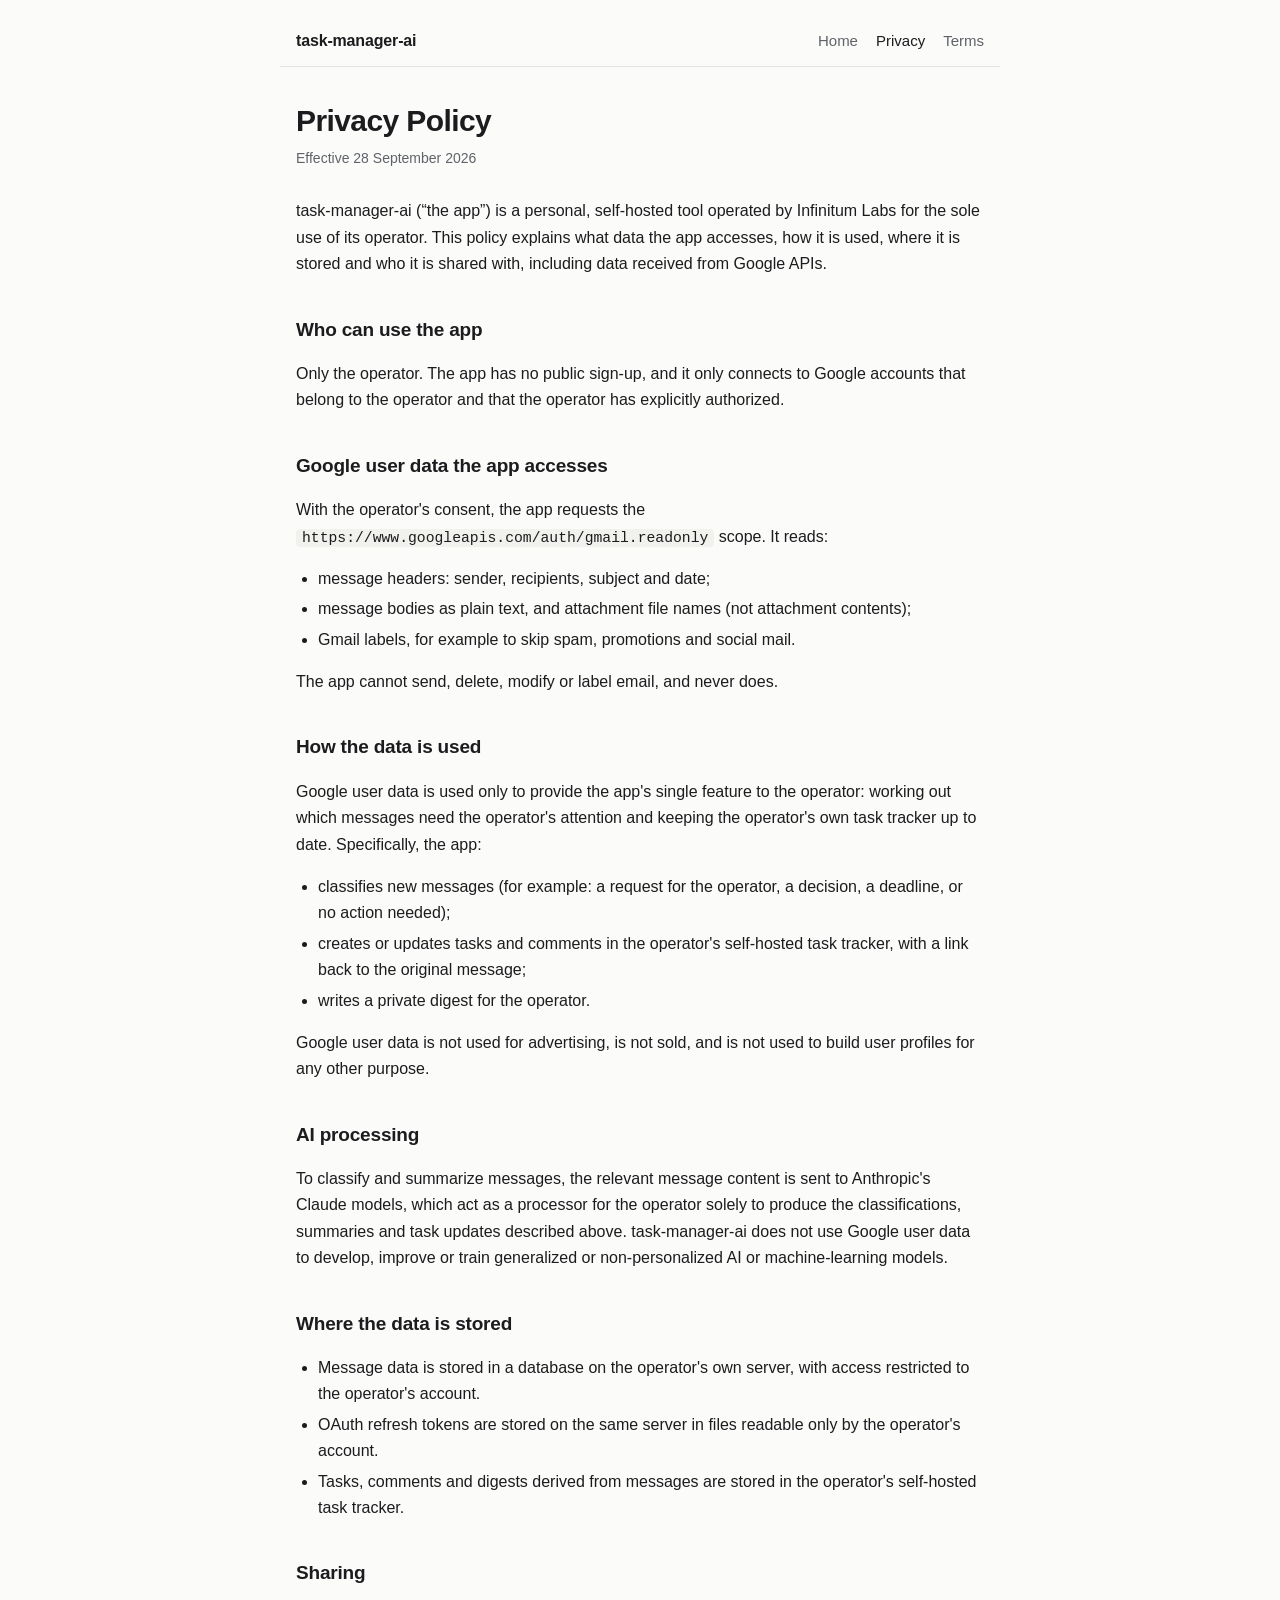
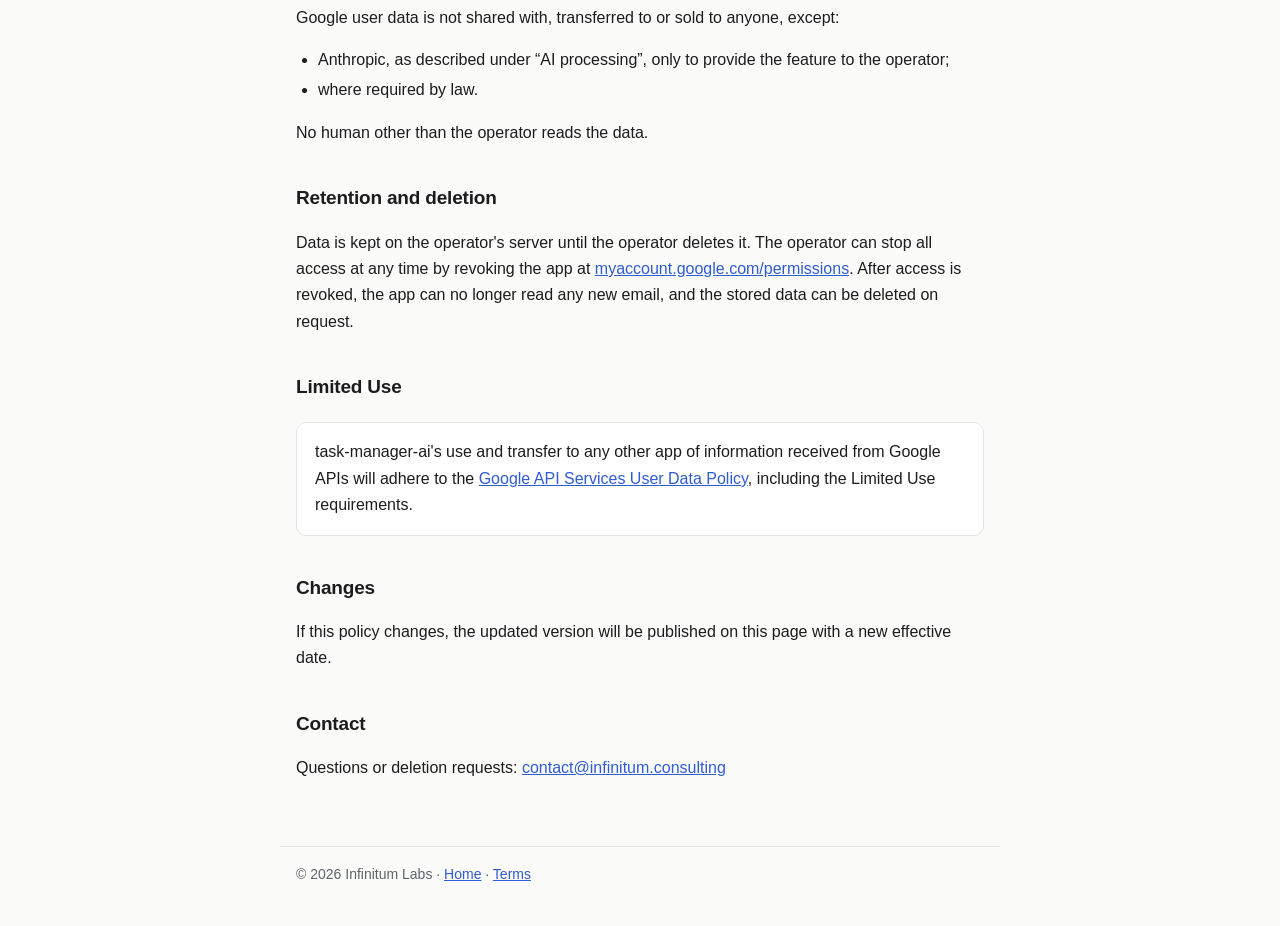
==== privacy.html @ d128e924 "Add home page, privacy policy and terms for task-manager-ai Pages required by Google to publish the " ====
<!doctype html>
<html lang="en">
<head>
  <meta charset="utf-8">
  <meta name="viewport" content="width=device-width, initial-scale=1">
  <title>Privacy Policy · task-manager-ai</title>
  <meta name="description" content="How task-manager-ai accesses, uses, stores and shares Google user data.">
  <link rel="stylesheet" href="style.css">
</head>
<body>
  <header>
    <a class="brand" href="./">task-manager-ai</a>
    <nav>
      <a href="./">Home</a>
      <a href="privacy.html" aria-current="page">Privacy</a>
      <a href="terms.html">Terms</a>
    </nav>
  </header>
  <main>
    <h1>Privacy Policy</h1>
    <p class="meta">Effective 28 September 2026</p>

    <p>task-manager-ai (“the app”) is a personal, self-hosted tool operated by Infinitum Labs for the sole use of its operator. This policy explains what data the app accesses, how it is used, where it is stored and who it is shared with, including data received from Google APIs.</p>

    <h2>Who can use the app</h2>
    <p>Only the operator. The app has no public sign-up, and it only connects to Google accounts that belong to the operator and that the operator has explicitly authorized.</p>

    <h2>Google user data the app accesses</h2>
    <p>With the operator's consent, the app requests the <code>https://www.googleapis.com/auth/gmail.readonly</code> scope. It reads:</p>
    <ul>
      <li>message headers: sender, recipients, subject and date;</li>
      <li>message bodies as plain text, and attachment file names (not attachment contents);</li>
      <li>Gmail labels, for example to skip spam, promotions and social mail.</li>
    </ul>
    <p>The app cannot send, delete, modify or label email, and never does.</p>

    <h2>How the data is used</h2>
    <p>Google user data is used only to provide the app's single feature to the operator: working out which messages need the operator's attention and keeping the operator's own task tracker up to date. Specifically, the app:</p>
    <ul>
      <li>classifies new messages (for example: a request for the operator, a decision, a deadline, or no action needed);</li>
      <li>creates or updates tasks and comments in the operator's self-hosted task tracker, with a link back to the original message;</li>
      <li>writes a private digest for the operator.</li>
    </ul>
    <p>Google user data is not used for advertising, is not sold, and is not used to build user profiles for any other purpose.</p>

    <h2>AI processing</h2>
    <p>To classify and summarize messages, the relevant message content is sent to Anthropic's Claude models, which act as a processor for the operator solely to produce the classifications, summaries and task updates described above. task-manager-ai does not use Google user data to develop, improve or train generalized or non-personalized AI or machine-learning models.</p>

    <h2>Where the data is stored</h2>
    <ul>
      <li>Message data is stored in a database on the operator's own server, with access restricted to the operator's account.</li>
      <li>OAuth refresh tokens are stored on the same server in files readable only by the operator's account.</li>
      <li>Tasks, comments and digests derived from messages are stored in the operator's self-hosted task tracker.</li>
    </ul>

    <h2>Sharing</h2>
    <p>Google user data is not shared with, transferred to or sold to anyone, except:</p>
    <ul>
      <li>Anthropic, as described under “AI processing”, only to provide the feature to the operator;</li>
      <li>where required by law.</li>
    </ul>
    <p>No human other than the operator reads the data.</p>

    <h2>Retention and deletion</h2>
    <p>Data is kept on the operator's server until the operator deletes it. The operator can stop all access at any time by revoking the app at <a href="https://myaccount.google.com/permissions">myaccount.google.com/permissions</a>. After access is revoked, the app can no longer read any new email, and the stored data can be deleted on request.</p>

    <h2>Limited Use</h2>
    <div class="card">
      <p>task-manager-ai's use and transfer to any other app of information received from Google APIs will adhere to the <a href="https://developers.google.com/terms/api-services-user-data-policy">Google API Services User Data Policy</a>, including the Limited Use requirements.</p>
    </div>

    <h2>Changes</h2>
    <p>If this policy changes, the updated version will be published on this page with a new effective date.</p>

    <h2>Contact</h2>
    <p>Questions or deletion requests: <a href="mailto:contact@infinitum.consulting">contact@infinitum.consulting</a></p>
  </main>
  <footer>© 2026 Infinitum Labs · <a href="./">Home</a> · <a href="terms.html">Terms</a></footer>
</body>
</html>
---- style.css ----
:root {
  --bg: #fbfbfa;
  --surface: #ffffff;
  --text: #1c1c1e;
  --muted: #5f6368;
  --border: #e4e4e1;
  --accent: #2f5bd3;
  --code-bg: #f1f1ee;
}
@media (prefers-color-scheme: dark) {
  :root {
    --bg: #111213;
    --surface: #18191b;
    --text: #e8e8e6;
    --muted: #a0a3a8;
    --border: #2a2c2f;
    --accent: #8aa8ff;
    --code-bg: #222427;
  }
}
* { box-sizing: border-box; }
html { -webkit-text-size-adjust: 100%; }
body {
  margin: 0;
  background: var(--bg);
  color: var(--text);
  font: 16px/1.65 -apple-system, BlinkMacSystemFont, "Segoe UI", Roboto, "Helvetica Neue", Arial, sans-serif;
}
header, main, footer { max-width: 720px; margin: 0 auto; padding: 0 16px; }
header {
  display: flex; align-items: baseline; justify-content: space-between; gap: 16px;
  flex-wrap: wrap; padding-top: 28px; padding-bottom: 12px; border-bottom: 1px solid var(--border);
}
.brand { font-weight: 650; letter-spacing: -0.01em; color: var(--text); text-decoration: none; }
nav { display: flex; gap: 18px; font-size: 15px; }
nav a { color: var(--muted); text-decoration: none; }
nav a:hover, nav a[aria-current="page"] { color: var(--text); }
main { padding-top: 36px; padding-bottom: 48px; }
h1 { font-size: 30px; line-height: 1.2; letter-spacing: -0.02em; margin: 0 0 8px; }
h2 { font-size: 19px; margin: 36px 0 8px; letter-spacing: -0.01em; }
p, li { color: var(--text); }
.lede { font-size: 18px; color: var(--muted); margin-top: 0; }
.meta { color: var(--muted); font-size: 14px; margin: 0 0 28px; }
a { color: var(--accent); }
ul { padding-left: 22px; }
li { margin: 4px 0; }
code { background: var(--code-bg); padding: 1px 6px; border-radius: 4px; font-size: 0.92em; word-break: break-word; }
.card {
  background: var(--surface); border: 1px solid var(--border); border-radius: 10px;
  padding: 16px 18px; margin: 20px 0;
}
.card p { margin: 0; }
footer {
  border-top: 1px solid var(--border); padding-top: 16px; padding-bottom: 40px;
  color: var(--muted); font-size: 14px;
}
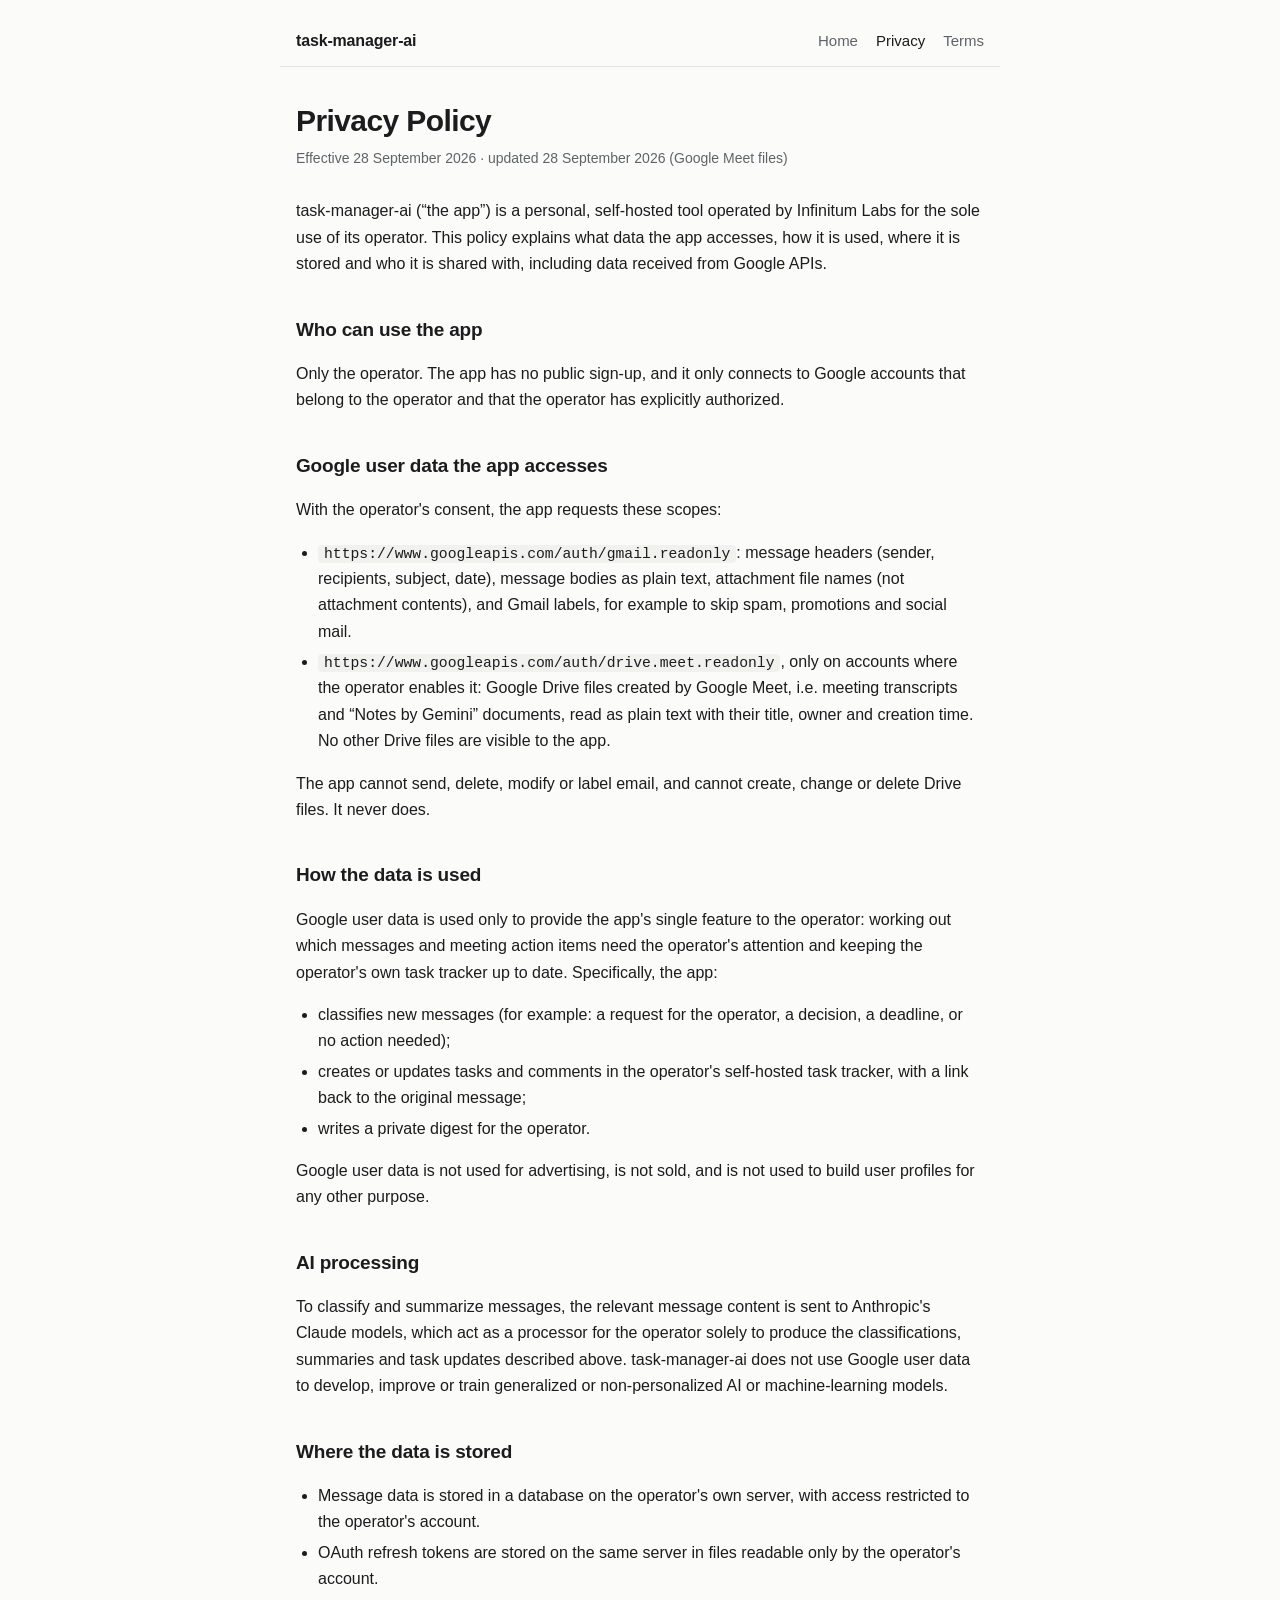
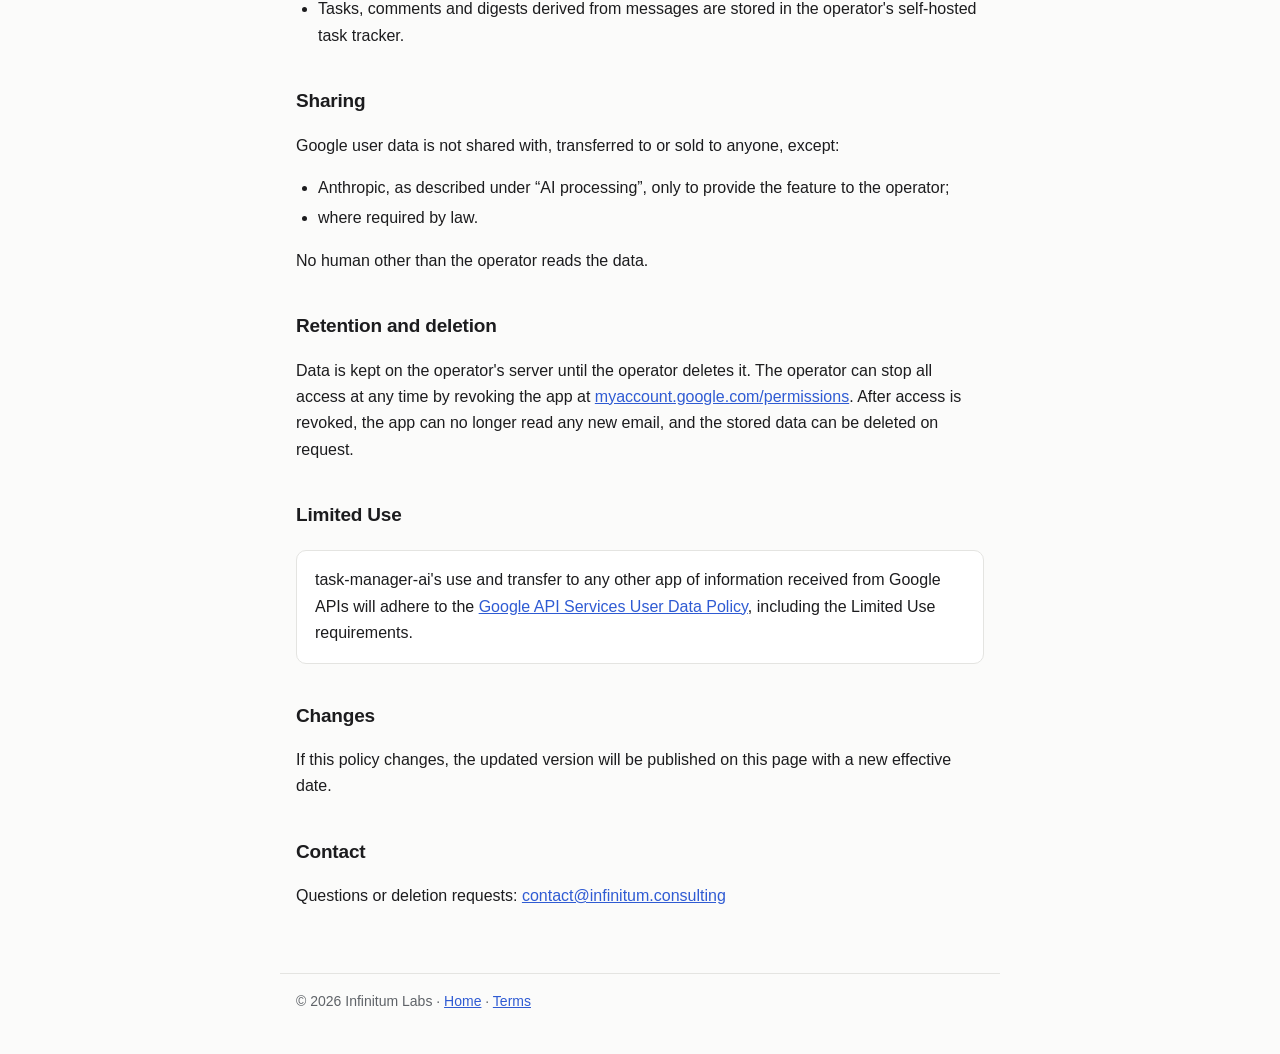
==== commit 42b2d24b: "Privacy policy: disclose drive.meet.readonly for Google Meet transcripts Co-Authored-By: Claude Opus" ====
--- a/privacy.html
+++ b/privacy.html
@@ -18,7 +18,7 @@
   </header>
   <main>
     <h1>Privacy Policy</h1>
-    <p class="meta">Effective 28 September 2026</p>
+    <p class="meta">Effective 28 September 2026 · updated 28 September 2026 (Google Meet files)</p>
 
     <p>task-manager-ai (“the app”) is a personal, self-hosted tool operated by Infinitum Labs for the sole use of its operator. This policy explains what data the app accesses, how it is used, where it is stored and who it is shared with, including data received from Google APIs.</p>
 
@@ -26,16 +26,15 @@
     <p>Only the operator. The app has no public sign-up, and it only connects to Google accounts that belong to the operator and that the operator has explicitly authorized.</p>
 
     <h2>Google user data the app accesses</h2>
-    <p>With the operator's consent, the app requests the <code>https://www.googleapis.com/auth/gmail.readonly</code> scope. It reads:</p>
+    <p>With the operator's consent, the app requests these scopes:</p>
     <ul>
-      <li>message headers: sender, recipients, subject and date;</li>
-      <li>message bodies as plain text, and attachment file names (not attachment contents);</li>
-      <li>Gmail labels, for example to skip spam, promotions and social mail.</li>
+      <li><code>https://www.googleapis.com/auth/gmail.readonly</code>: message headers (sender, recipients, subject, date), message bodies as plain text, attachment file names (not attachment contents), and Gmail labels, for example to skip spam, promotions and social mail.</li>
+      <li><code>https://www.googleapis.com/auth/drive.meet.readonly</code>, only on accounts where the operator enables it: Google Drive files created by Google Meet, i.e. meeting transcripts and “Notes by Gemini” documents, read as plain text with their title, owner and creation time. No other Drive files are visible to the app.</li>
     </ul>
-    <p>The app cannot send, delete, modify or label email, and never does.</p>
+    <p>The app cannot send, delete, modify or label email, and cannot create, change or delete Drive files. It never does.</p>
 
     <h2>How the data is used</h2>
-    <p>Google user data is used only to provide the app's single feature to the operator: working out which messages need the operator's attention and keeping the operator's own task tracker up to date. Specifically, the app:</p>
+    <p>Google user data is used only to provide the app's single feature to the operator: working out which messages and meeting action items need the operator's attention and keeping the operator's own task tracker up to date. Specifically, the app:</p>
     <ul>
       <li>classifies new messages (for example: a request for the operator, a decision, a deadline, or no action needed);</li>
       <li>creates or updates tasks and comments in the operator's self-hosted task tracker, with a link back to the original message;</li>
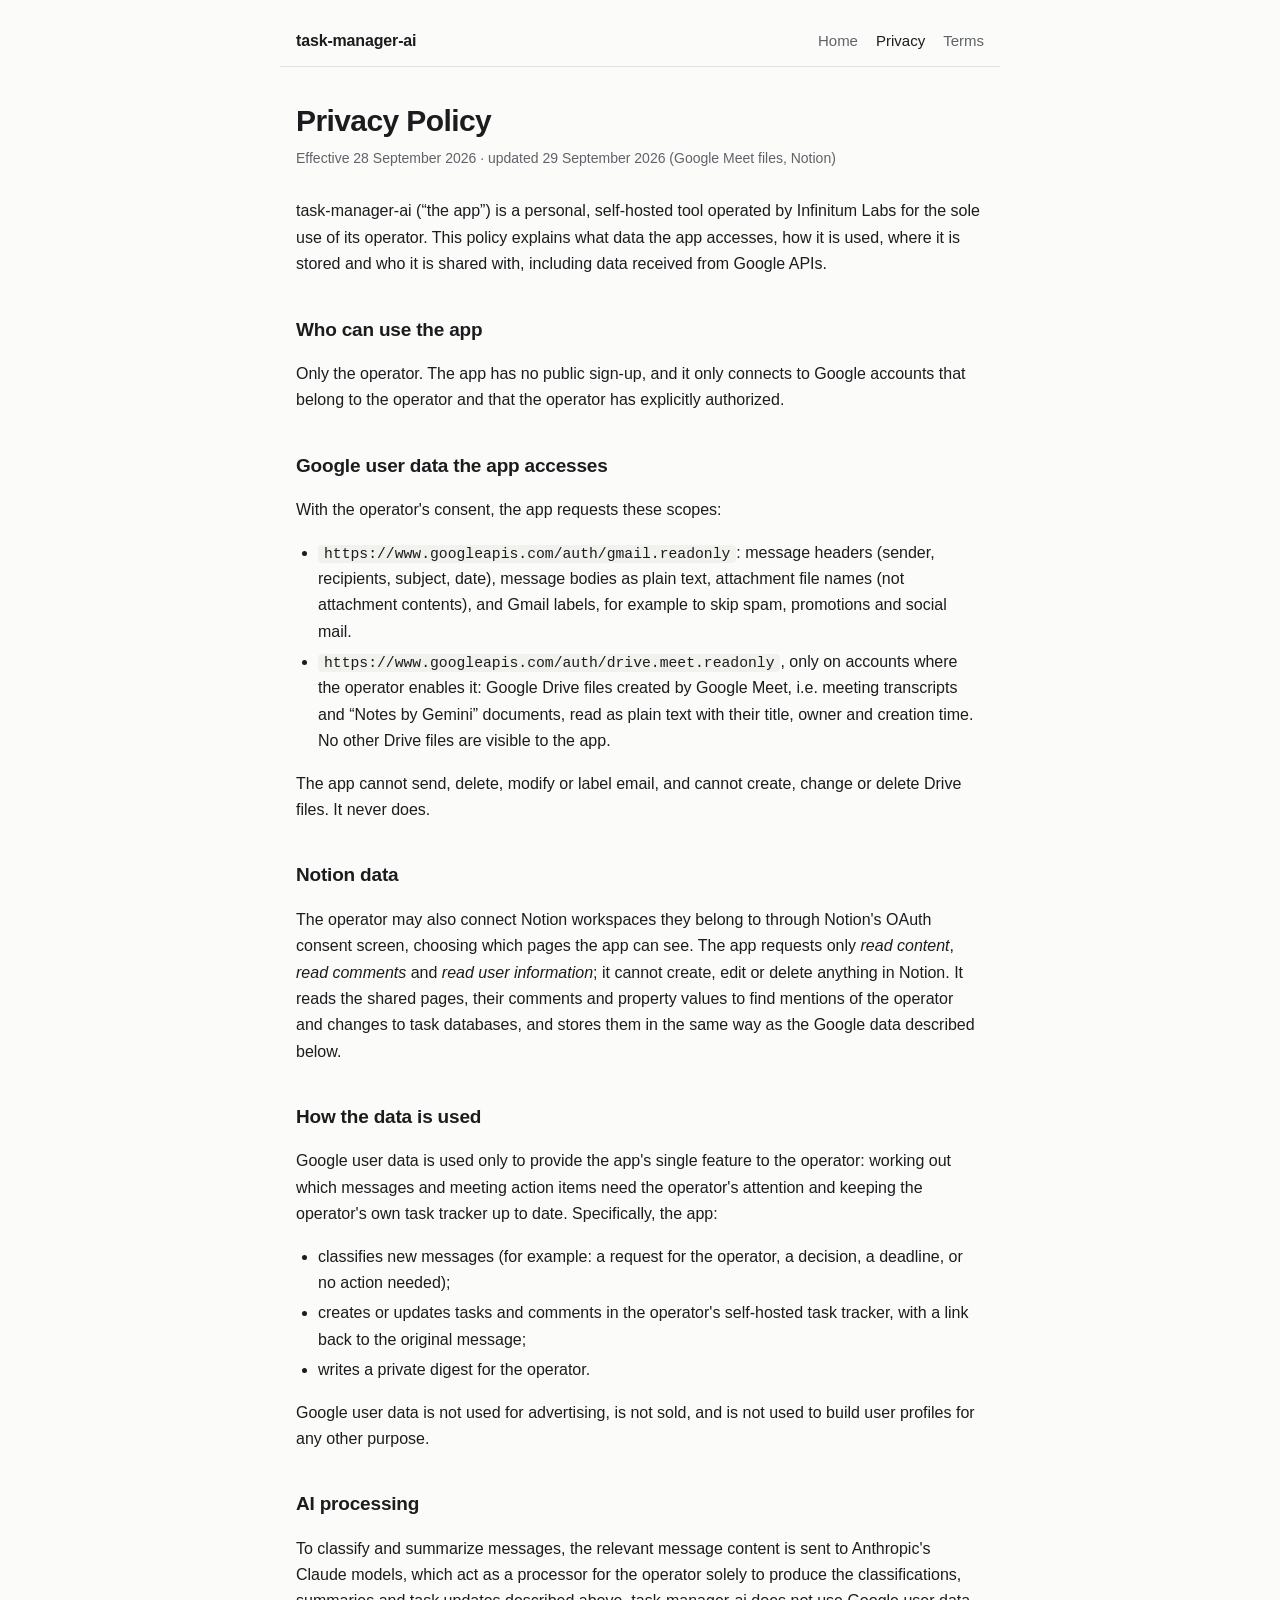
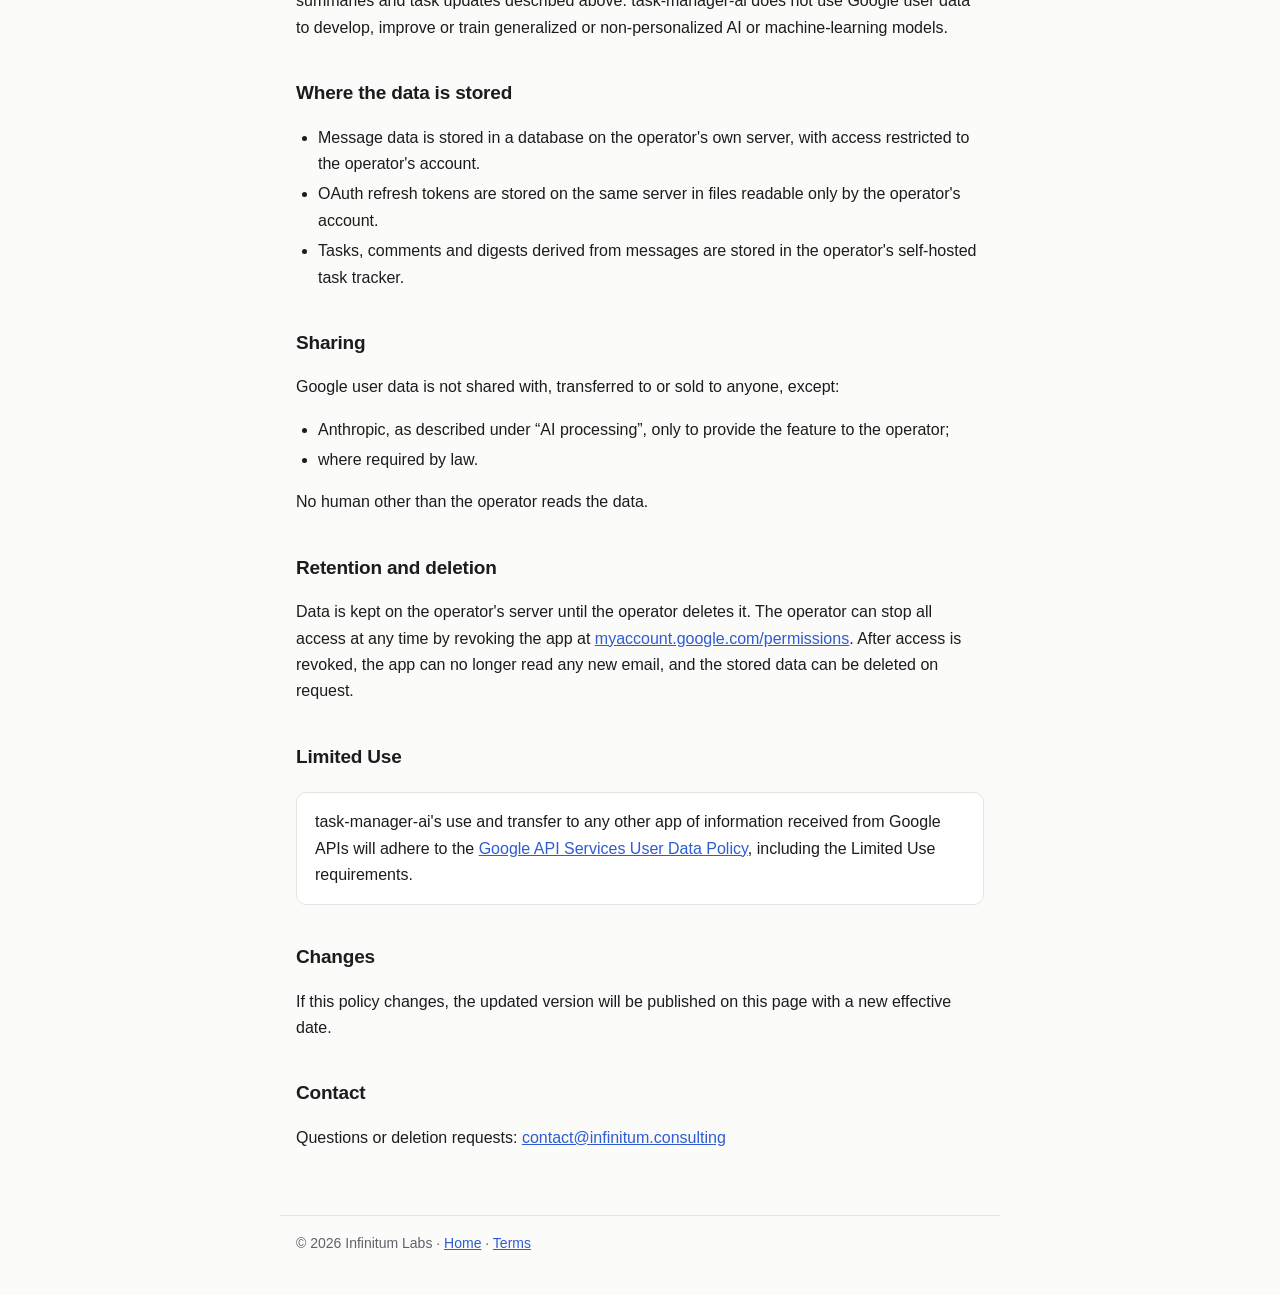
==== commit 185ec102: "Add Notion OAuth callback page; disclose Notion access in privacy policy Co-Authored-By: Claude Opus" ====
--- a/privacy.html
+++ b/privacy.html
@@ -18,7 +18,7 @@
   </header>
   <main>
     <h1>Privacy Policy</h1>
-    <p class="meta">Effective 28 September 2026 · updated 28 September 2026 (Google Meet files)</p>
+    <p class="meta">Effective 28 September 2026 · updated 29 September 2026 (Google Meet files, Notion)</p>
 
     <p>task-manager-ai (“the app”) is a personal, self-hosted tool operated by Infinitum Labs for the sole use of its operator. This policy explains what data the app accesses, how it is used, where it is stored and who it is shared with, including data received from Google APIs.</p>
 
@@ -32,6 +32,9 @@
       <li><code>https://www.googleapis.com/auth/drive.meet.readonly</code>, only on accounts where the operator enables it: Google Drive files created by Google Meet, i.e. meeting transcripts and “Notes by Gemini” documents, read as plain text with their title, owner and creation time. No other Drive files are visible to the app.</li>
     </ul>
     <p>The app cannot send, delete, modify or label email, and cannot create, change or delete Drive files. It never does.</p>
+
+    <h2>Notion data</h2>
+    <p>The operator may also connect Notion workspaces they belong to through Notion's OAuth consent screen, choosing which pages the app can see. The app requests only <em>read content</em>, <em>read comments</em> and <em>read user information</em>; it cannot create, edit or delete anything in Notion. It reads the shared pages, their comments and property values to find mentions of the operator and changes to task databases, and stores them in the same way as the Google data described below.</p>
 
     <h2>How the data is used</h2>
     <p>Google user data is used only to provide the app's single feature to the operator: working out which messages and meeting action items need the operator's attention and keeping the operator's own task tracker up to date. Specifically, the app:</p>
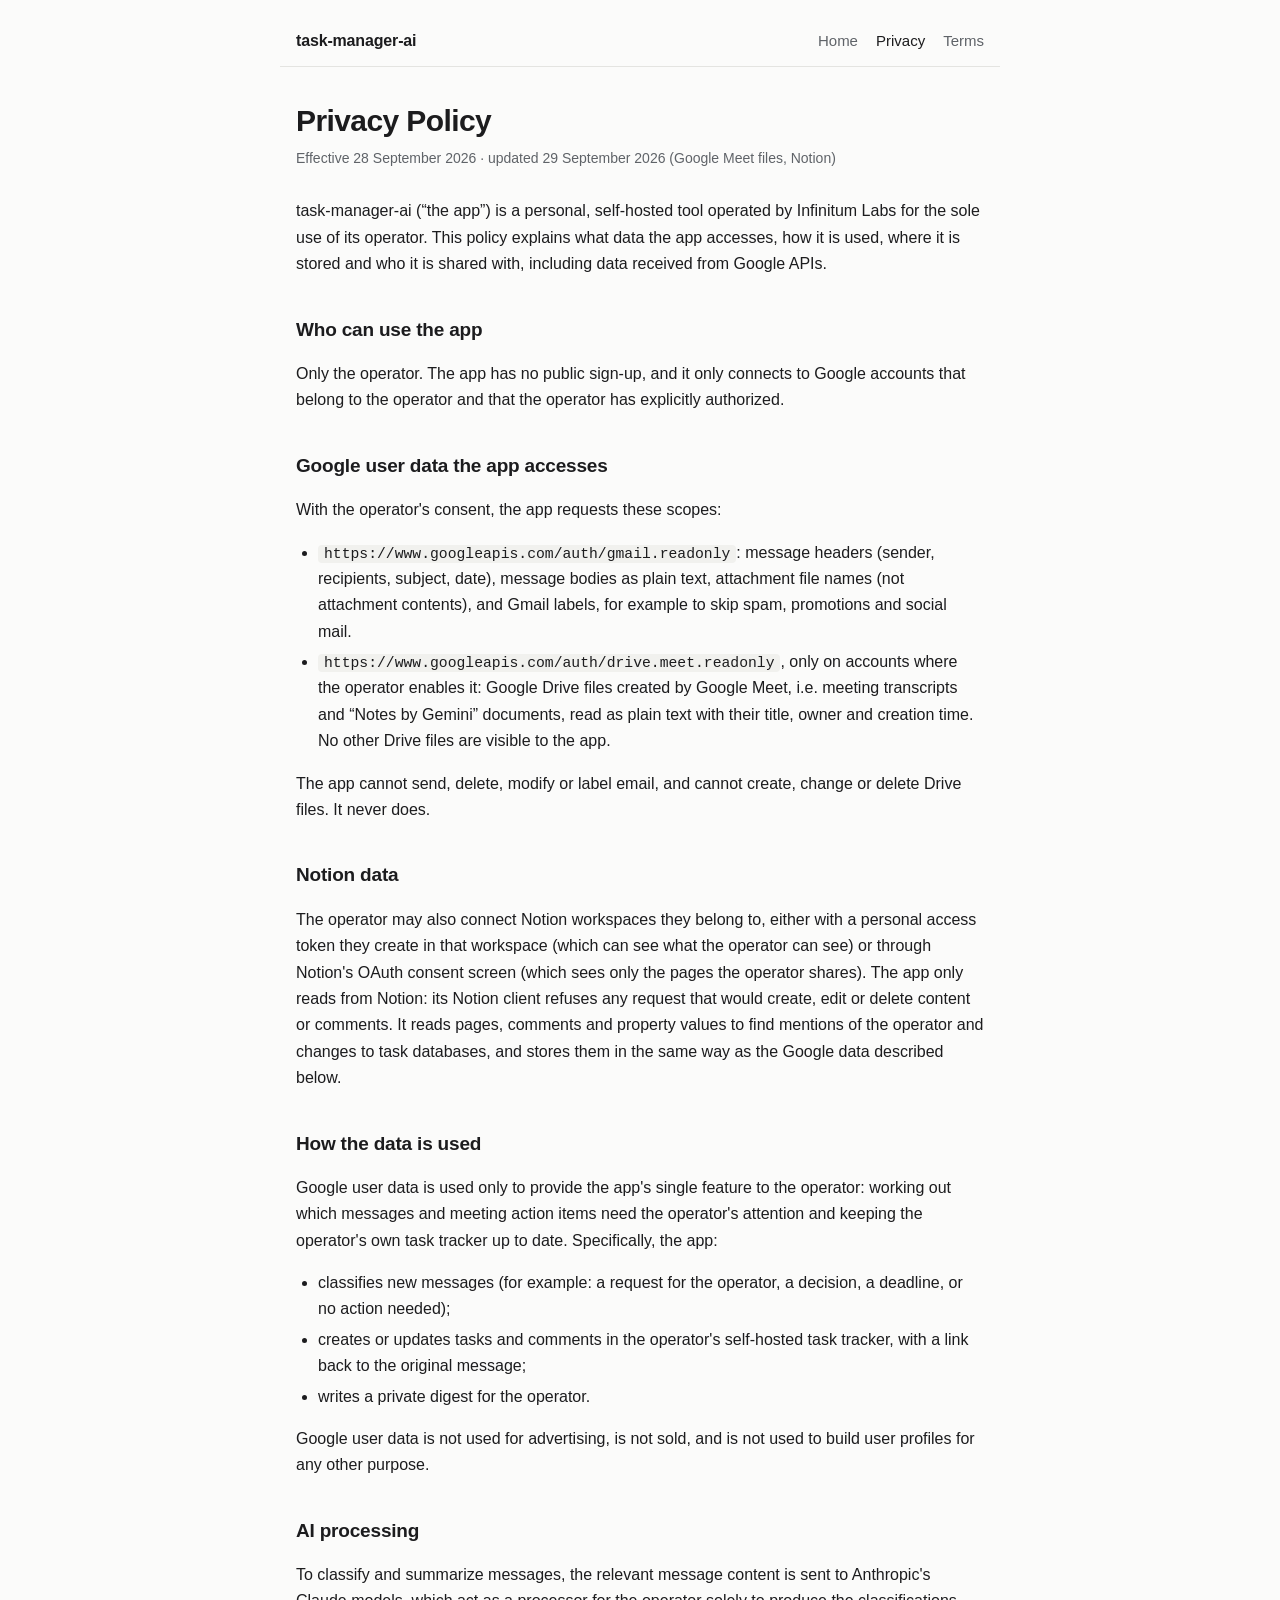
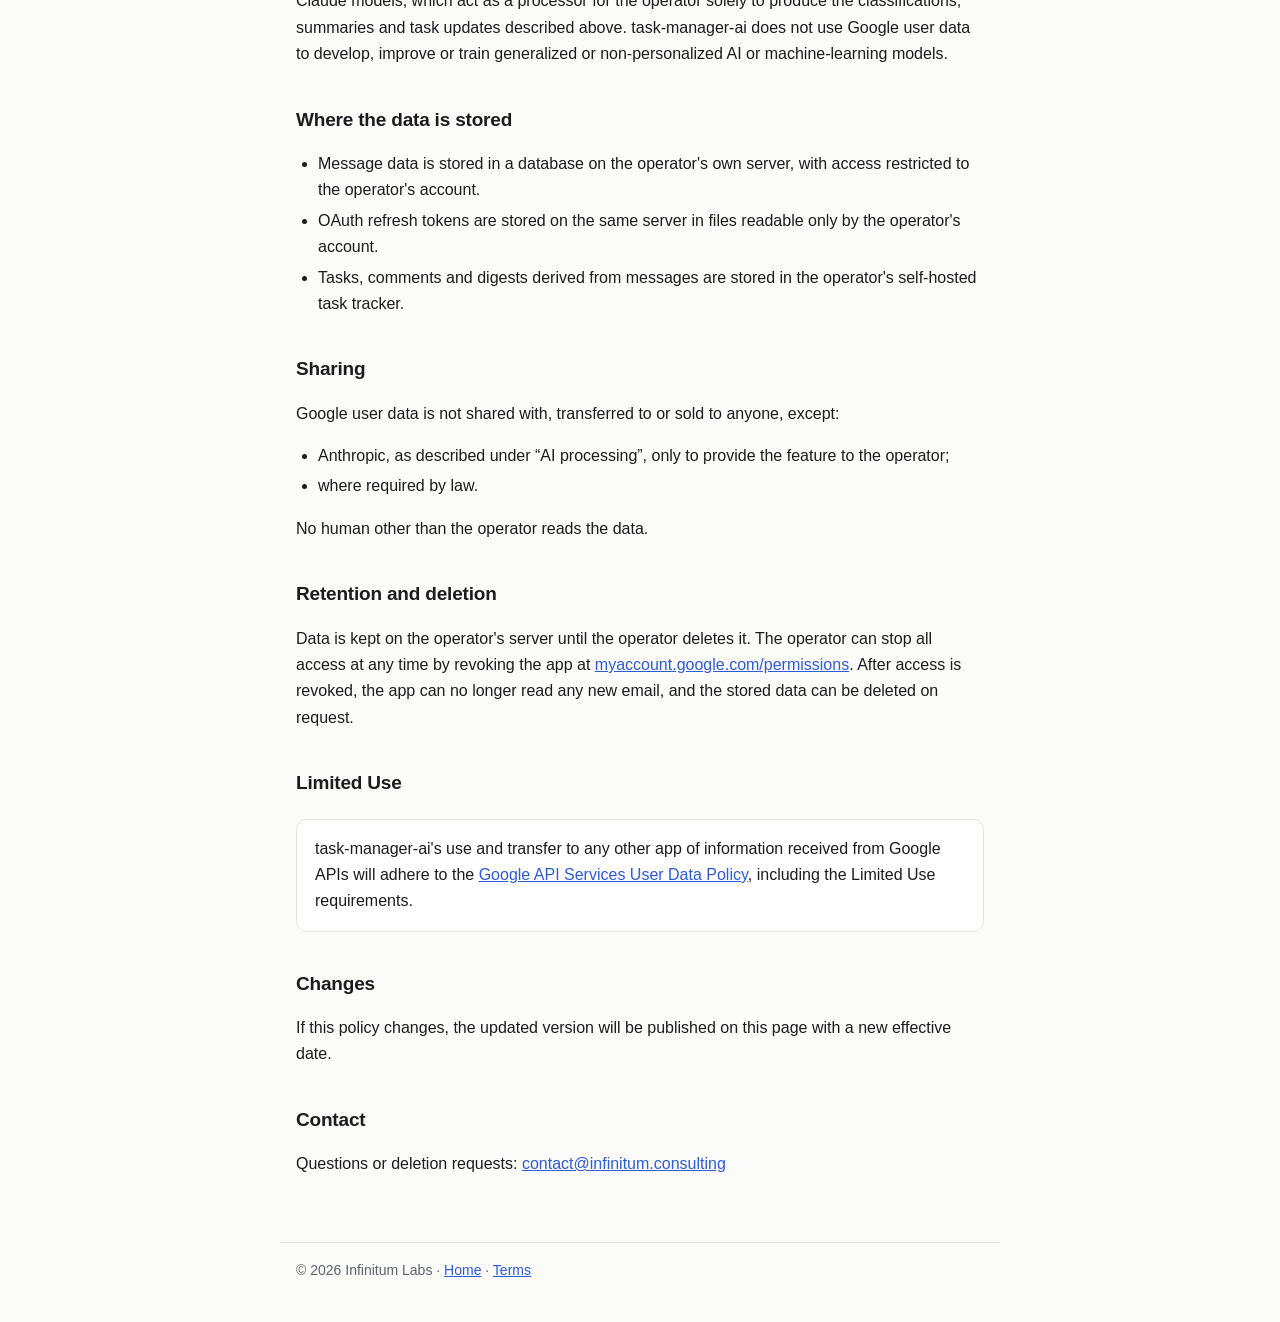
==== commit dc3f2a11: "Privacy policy: describe Notion personal-access-token access accurately Co-Authored-By: Claude Opus " ====
--- a/privacy.html
+++ b/privacy.html
@@ -34,7 +34,7 @@
     <p>The app cannot send, delete, modify or label email, and cannot create, change or delete Drive files. It never does.</p>
 
     <h2>Notion data</h2>
-    <p>The operator may also connect Notion workspaces they belong to through Notion's OAuth consent screen, choosing which pages the app can see. The app requests only <em>read content</em>, <em>read comments</em> and <em>read user information</em>; it cannot create, edit or delete anything in Notion. It reads the shared pages, their comments and property values to find mentions of the operator and changes to task databases, and stores them in the same way as the Google data described below.</p>
+    <p>The operator may also connect Notion workspaces they belong to, either with a personal access token they create in that workspace (which can see what the operator can see) or through Notion's OAuth consent screen (which sees only the pages the operator shares). The app only reads from Notion: its Notion client refuses any request that would create, edit or delete content or comments. It reads pages, comments and property values to find mentions of the operator and changes to task databases, and stores them in the same way as the Google data described below.</p>
 
     <h2>How the data is used</h2>
     <p>Google user data is used only to provide the app's single feature to the operator: working out which messages and meeting action items need the operator's attention and keeping the operator's own task tracker up to date. Specifically, the app:</p>
